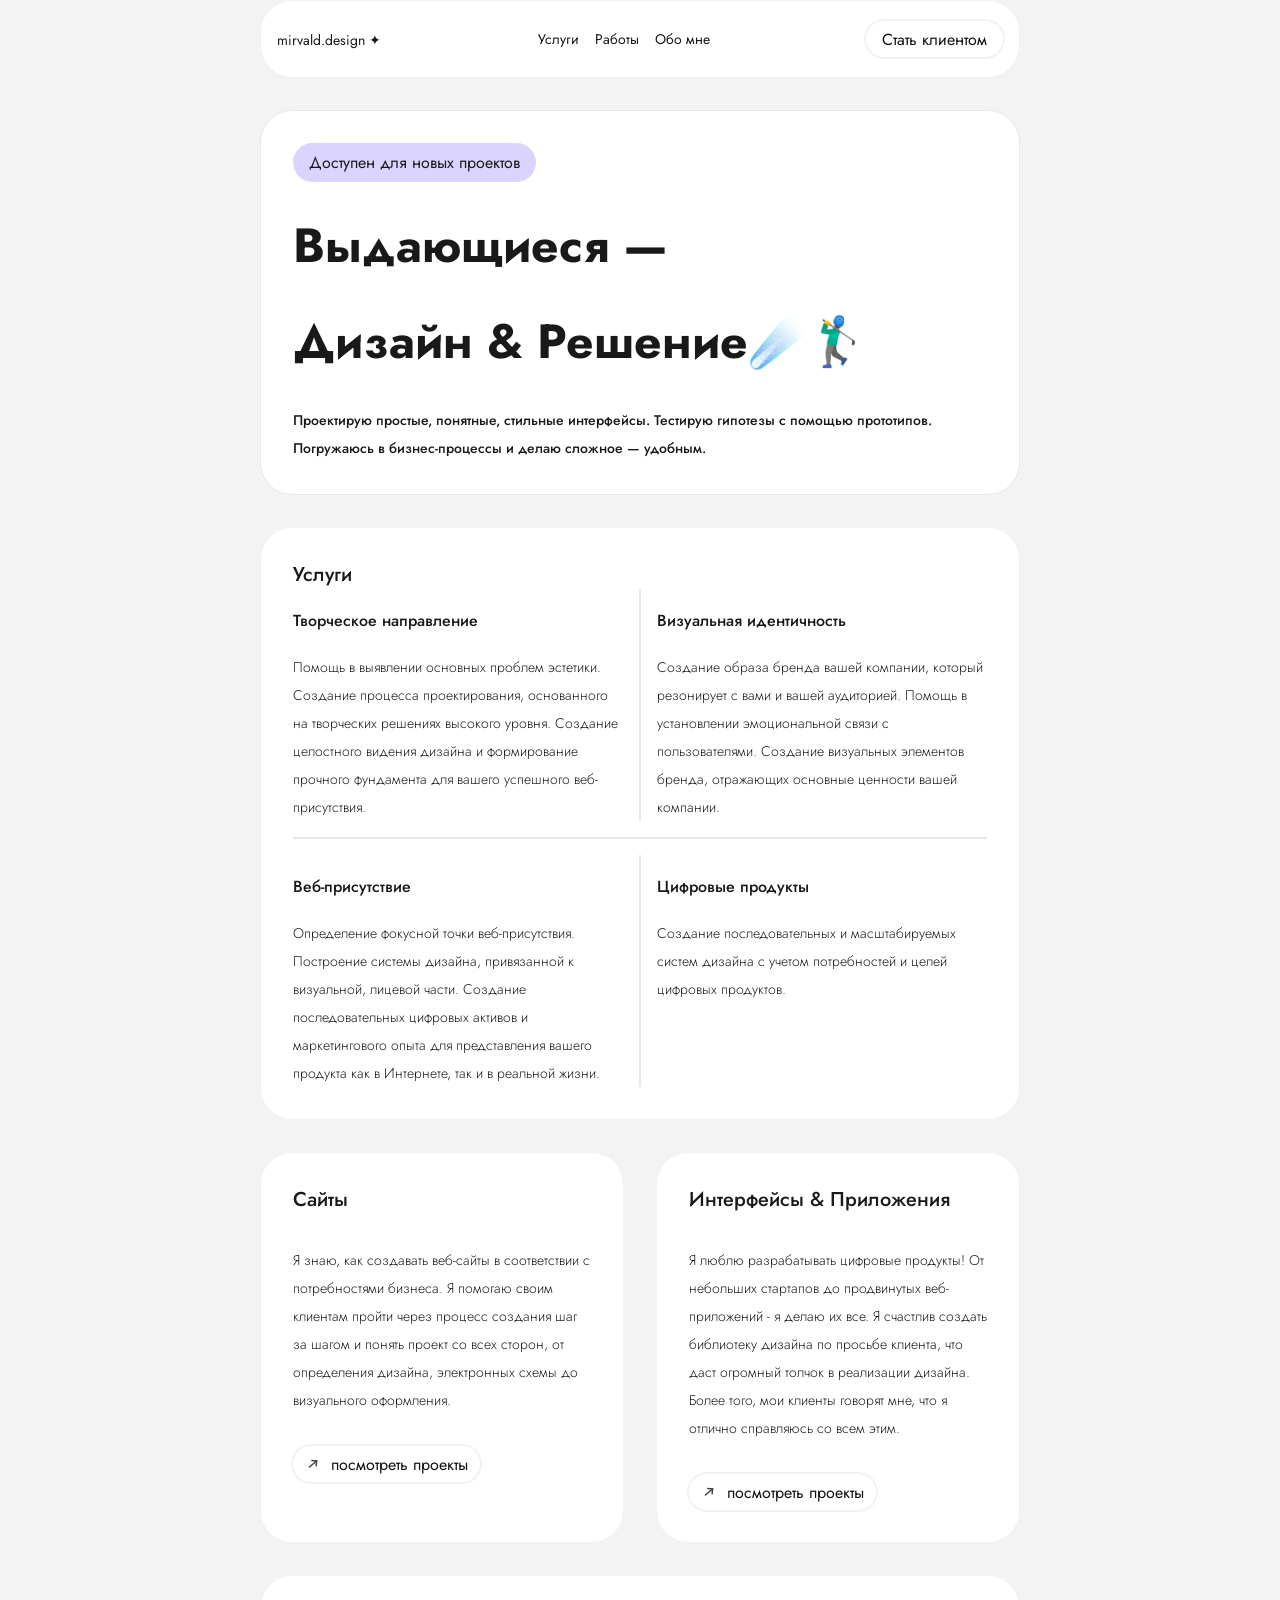
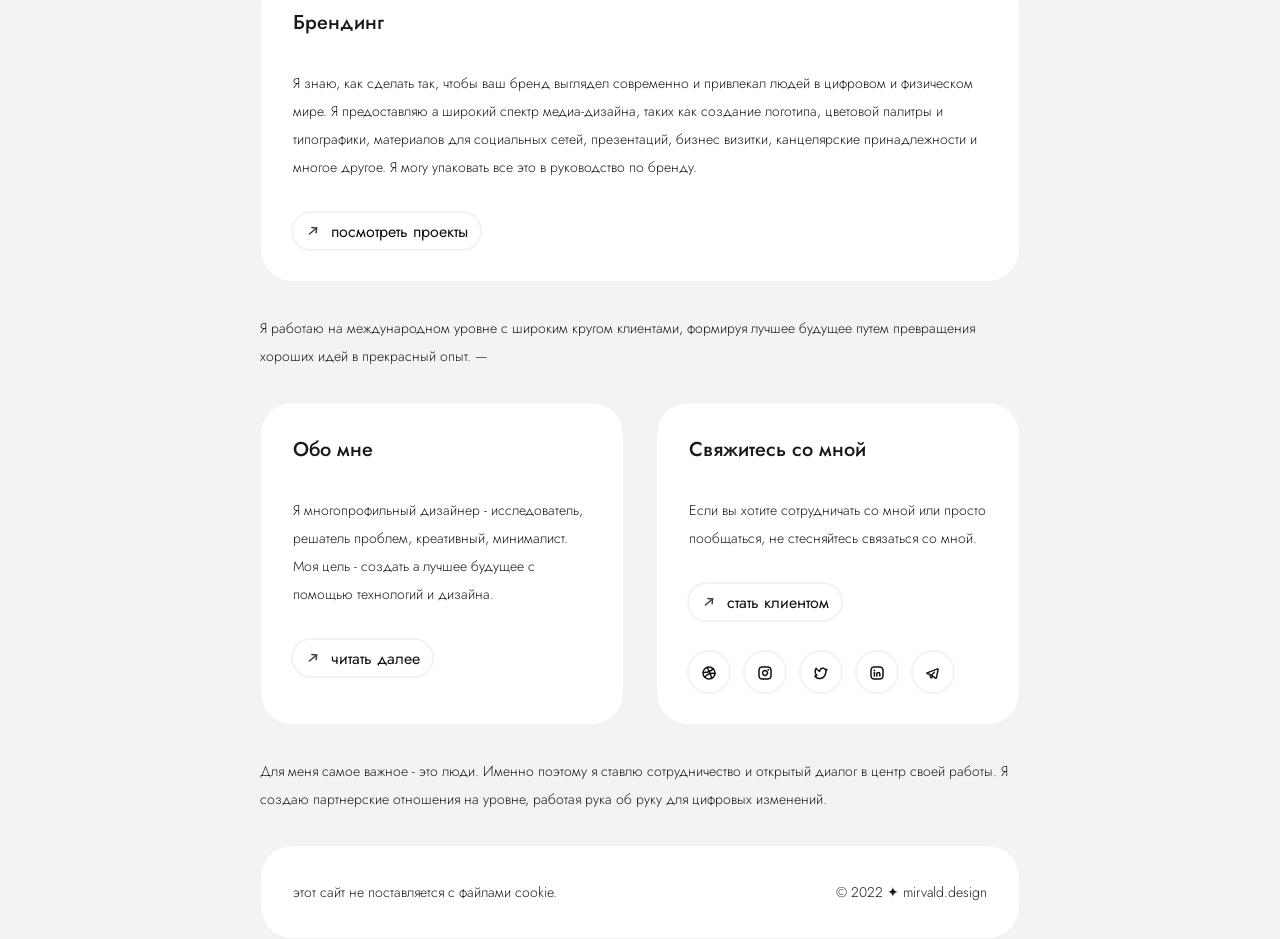
==== index.html @ 203d68b4 "add analitycs" ====
<!DOCTYPE html>

<html lang='ru'>

<head>
	<meta charset="utf-8" />
	<meta http-equiv="X-UA-Compatible" content="IE=edge" />
	<title>mirvald.design</title>
	<meta name="description" content="" />
	<meta name="viewport" content="width=device-width,initial-scale=1.0" />
	<link rel="stylesheet" href="style/404.css" />
	<link rel="stylesheet" href="style/about.css" />
	<link rel="stylesheet" href="style/branding.css" />
	<link rel="stylesheet" href="style/fonts.css" />
	<link rel="stylesheet" href="style/style.css" />
	<link rel="stylesheet" href="style/ui.css" />
	<link rel="stylesheet" href="style/websites.css" />
	<script defer data-domain="mirvald.design" src="https://plausible.io/js/script.js"></script>
</head>

<body>
	<div class="main">
		<div class="flex-container">
			<!-- Navigation -->
			<div class="nav">
				<div>
					<a href="index.html" class="logo">mirvald.design ✦</a>
				</div>
				<div class="nav-area">
					<a class="nav-area-items" href="/">Услуги</a>
					<a class="nav-area-items" href="/">Работы</a>
					<a class="nav-area-items" href="branding.html">Обо мне</a>
				</div>
				<div class="btn-see">
					<a href="mailto:mirvald.vadim@icloud.com">Стать клиентом</a>
				</div>
			</div>
			<!-- Navigation -->

			<!-- header -->
			<div class="header">
				<div class='available-btn'>Доступен для новых проектов</div>
				<h1 class='title-header'>︎Выдающиеся —<br>Дизайн & Решение☄️🏌️‍♂️</h1>
				<p class='subtitle'>
					Проектирую простые, понятные, стильные интерфейсы. Тестирую гипотезы с помощью прототипов. Погружаюсь в
					бизнес-процессы
					и делаю сложное — удобным.
				</p>
			</div>
			<!-- header -->

			<!-- Services -->
			<div class='services'>
				<h2>Услуги</h2>
				<div class='services-grid'>
					<div class='services-block'>
						<div class='services-block-item'>
							<h3>Творческое направление</h3>
							<p>
								Помощь в выявлении основных проблем эстетики. Создание процесса проектирования, основанного на
								творческих решениях
								высокого уровня. Создание целостного видения дизайна и формирование прочного фундамента для вашего
								успешного
								веб-присутствия.
							</p>
						</div>
						<div class='line'></div>
						<div class='services-block-item'>
							<h3>Визуальная идентичность</h3>
							<p>
								Создание образа бренда вашей компании, который резонирует с вами и вашей аудиторией. Помощь в
								установлении эмоциональной
								связи с пользователями. Создание визуальных элементов бренда, отражающих основные ценности вашей
								компании.
							</p>
						</div>
					</div>
					<div class='line'></div>
					<div class='services-block'>
						<div class='services-block-item'>
							<h3>Веб-присутствие</h3>
							<p>
								Определение фокусной точки веб-присутствия. Построение системы дизайна, привязанной к визуальной,
								лицевой части.
								Создание последовательных цифровых активов и маркетингового опыта для представления вашего продукта как
								в Интернете, так
								и в реальной жизни.
							</p>
						</div>
						<div class='line'></div>
						<div class='services-block-item'>
							<h3>Цифровые продукты</h3>
							<p>
								Создание последовательных и масштабируемых систем дизайна с учетом потребностей и целей цифровых
								продуктов.
							</p>
						</div>
					</div>



				</div>

			</div>
			<!-- Services -->

			<!-- Websites -->
			<div class="block-wrapper">
				<h2>Сайты</h2>
				<p>Я знаю, как создавать веб-сайты в соответствии с потребностями бизнеса. Я помогаю своим клиентам пройти через
					процесс
					создания
					шаг за шагом и понять проект со всех сторон, от определения дизайна, электронных
					схемы до
					визуального оформления.
				</p>
				<div class="btn-see">
					<img src="img/icons/Arrow.svg" />
					<a href='websites.html'>посмотреть проекты</a>
				</div>
			</div>
			<!-- Websites -->
			<!-- ui -->
			<div class="block-wrapper">
				<h2>Интерфейсы & Приложения</h2>
				<p>Я люблю разрабатывать цифровые продукты! От небольших стартапов до продвинутых веб-приложений - я делаю их
					все. Я
					счастлив
					создать
					библиотеку дизайна по просьбе клиента, что даст огромный толчок в реализации дизайна. Более того, мои клиенты
					говорят мне, что я отлично справляюсь со всем этим.
				</p>
				<div class="btn-see">
					<img src="img/icons/Arrow.svg" />
					<a href='ui.html'>посмотреть проекты</a>
				</div>
			</div>
			<!-- ui -->

			<!-- branding -->
			<div class="block-wrapper">
				<h2>Брендинг</h2>
				<p>Я знаю, как сделать так, чтобы ваш бренд выглядел современно и привлекал людей в цифровом и физическом мире.
					Я
					предоставляю
					a
					широкий спектр
					медиа-дизайна, таких как создание логотипа, цветовой палитры и типографики, материалов для социальных сетей,
					презентаций,
					бизнес
					визитки, канцелярские принадлежности и многое другое. Я могу упаковать все это в руководство по бренду.</p>
				<div class="btn-see">
					<img src="img/icons/Arrow.svg" />
					<a href='branding.html'>посмотреть проекты</a>
				</div>
			</div>
			<!-- branding -->





			<div class='title-services'>
				<p>Я работаю на международном уровне с широким кругом
					клиентами, формируя лучшее будущее путем превращения хороших идей в прекрасный опыт. —</p>
			</div>



			<!-- about-me -->
			<div class="block-wrapper">
				<h2>Обо мне</h2>
				<p>Я многопрофильный дизайнер - исследователь, решатель проблем, креативный, минималист.<br> Моя цель -
					создать
					a
					лучшее
					будущее с помощью технологий и дизайна.
				</p>
				<div class="btn-see">
					<img src="img/icons/Arrow.svg" />
					<a href="about.html">читать далее</a>
				</div>
			</div>
			<!-- mail -->
			<div class="block-wrapper">
				<h2>Свяжитесь со мной</h2>
				<p>
					Если вы хотите сотрудничать со мной или просто пообщаться, не стесняйтесь связаться со мной.
				</p>
				<div class="btn-see">
					<img src="img/icons/Arrow.svg" />
					<a href="mailto:mirvald.vadim@icloud.com">стать клиентом</a>
				</div>
				<div class="social-container">
					<div class="btn-dr">
						<a href="https://dribbble.com/mirvald">
							<img src="img/icons/dr.svg" />
						</a>
					</div>
					<div class="btn-in">
						<a href="https://www.instagram.com/mirvald_/">
							<img src="img/icons/ins.svg" /></a>
					</div>
					<div class="btn-tw">
						<a href="https://twitter.com/mirvald_">
							<img src="img/icons/tw.svg" /></a>
					</div>
					<div class="btn-li">
						<a href="https://www.linkedin.com/in/vadym-m-500836253/">
							<img src="img/icons/li.svg" /></a>
					</div>
					<div class="btn-li">
						<a href="tg:@mirvald_design">
							<img src="img/icons/tg.svg" /></a>
					</div>
				</div>
			</div>
			<!-- mail -->
			<div class='title-services'>
				<p>Для меня самое важное - это люди.
					Именно поэтому я ставлю сотрудничество и открытый диалог в центр своей работы. Я создаю партнерские отношения
					на
					уровне,
					работая
					рука об руку для цифровых изменений.</p>
			</div>
			<div class="footer-container">
				<p>этот сайт не поставляется с файлами cookie.</p>
				<p>© 2022 ✦ mirvald.design</p>
			</div>
		</div>
	</div>
</body>

</html>
---- style/404.css ----
@media screen and (min-width: 1024px) and (max-width: 2560px) {
		.dev-container {
			display: flex;
			background-color: #fff;
			flex-direction: column;
			padding: 32px;
			gap: 12px;
			border-radius: 32px;
			border: 1px solid rgb(240 242 248);
			width: 100%;
			height: 80vh;
			align-items: flex-start;
			justify-content: center;
		}
	}

	@media screen and (min-width: 320px) and (max-width: 1024px) {
		.dev-container {
			display: flex;
			background-color: #fff;
			flex-direction: column;
			padding: 16px;
			gap: 12px;
			border-radius: 16px;
			border: 1px solid rgb(240 242 248);
			width: 100%;
			height: 80vh;
			align-items: flex-start;
			justify-content: center;
		}
	}
---- style/about.css ----
@media screen and (min-width: 1024px) and (max-width: 2560px) {
	.about-container {
		background-color: #fff;
		border-radius: 32px;
		padding: 32px;
		border: 1px solid rgb(240 242 248);
	}
}

@media screen and (min-width: 320px) and (max-width: 768px) {
	.wrapper-about {
		display: flex;
		flex-direction: column;
		padding: 16px;
	}

	.about-container {
		background-color: #fff;
		border-radius: 16px;
		padding: 16px;
		border: 1px solid rgb(240 242 248);
	}
}
---- style/branding.css ----
@media screen and (min-width: 1024px) and (max-width: 2560px) {
	.branding-container {
		display: flex;
		flex-direction: column;
		padding: 32px;
		gap: 12px;
		background-color: #fff;
		border-radius: 32px;
		border: 1px solid rgb(240 242 248);
	}

	.branding-container img {
		max-width: 224px;
		max-height: 224px;
		border-radius: 20px;
	}
}

@media screen and (min-width: 320px) and (max-width: 768px) {
	.wrap-branding {
		display: flex;
		flex-direction: column;
		padding: 16px;
	}

	.branding-container {
		display: flex;
		flex-direction: column;
		padding: 16px;
		gap: 12px;
		background-color: #fff;
		border-radius: 16px;
		border: 1px solid rgb(240 242 248);
	}

	.branding-container img {
		width: 100%;
		border-radius: 20px;
	}
}
---- style/fonts.css ----
@import url('https://fonts.googleapis.com/css2?family=Jost:wght@400;500;700&display=swap');
---- style/style.css ----
body {
	margin: 0;
	font-family: 'Jost', sans-serif;
	color: #191919;
	background: #F3F3F3;
}

*,
*:before,
*:after {
	box-sizing: border-box;
}

a {
	text-decoration: none;
	margin: 0;
	padding: 0;
	color: #111;
}

ul {
	margin: 0;
	padding: 0;
}



h1 {
	margin: 0;
	font-size: 56px;
	font-weight: 700;
	line-height: 112px;
	padding: 0;
}

p {
	flex: none;
	margin: 0;
	font-size: 14px;
	font-weight: 300;
	line-height: 28px;
	padding: 0;
}

h2 {
	font-size: 20px;
	font-weight: 40px;
	font-weight: 500;
	margin: 0;
}

h3 {
	font-size: 16px;
	font-weight: 500;
	line-height: 32px;
}

img {
	border-radius: 32px;
}

@media screen and (min-width: 1024px) and (max-width: 2560px) {


	.footer-container {
		display: flex;
		width: 100%;
		background-color: #fff;
		border-radius: 32px;
		padding: 32px;
		border: 1px solid rgb(240 242 248);
		justify-content: space-between;
		align-items: center;
	}

	.available-btn {
		background-color: #DAD4FF;
		border-radius: 32px;
		padding: 8px 16px;
		width: fit-content;
	}

	.header {
		display: flex;
		flex-direction: column;
		gap: 16px;
		padding: 32px;
		border-radius: 32px;
		background-color: #fff;
		border: 1px solid #1919191A;
		width: 100%;
	}

	.title-header {
		font-size: 48px;
		line-height: 96px;
		font-weight: 700;
	}

	.subtitle {
		font-size: 14px;
		line-height: 28px;
		font-weight: 500;
	}

	.services {
		background-color: #fff;
		width: 100%;
		padding: 32px;
		border-radius: 32px;
		border: 1px solid rgb(240 242 248);
	}

	.services-grid {
		display: flex;
		flex-direction: column;
		gap: 16px;
		justify-content: space-between;
	}

	.line {
		border: 1px solid #1919191A;
	}

	.services-block-item {
		width: 50%;
	}


	.services-block {
		display: flex;
		gap: 16px;
	}

	.content {
		background-color: #fff;
		border-radius: 32px;
		padding: 32px;
		border: 1px solid rgb(240 242 248);
	}

	.main {
		align-items: center;
		max-width: 760px;
		margin-left: auto;
		margin-right: auto;
		grid-template-areas: 'header', 'content', 'footer';
		grid-template-rows: auto 1fr auto;
		min-height: 100vh;
	}


	.nav {
		display: flex;
		padding: 16px;
		top: 32px;
		height: 78px;
		width: 760px;
		background: #fff;
		border: 1px solid rgb(240 242 248);
		border-radius: 32px;
		align-items: center;
		justify-content: space-between;
	}

	.nav div.btn-see {
		background: #fff;
		padding: 16px;
	}

	.logo {
		font-size: 14px;
		color: #191919;
	}

	.nav-area {
		display: flex;
		gap: 16px;
	}

	.nav-area-items {
		font-size: 14px;
		color: #191919;
	}

	.nav-area-items:hover {
		color: #686dff;
		text-decoration: 2px solid underline;
	}

	.flex-container {
		display: flex;
		flex-wrap: wrap;
		gap: 32px;
	}

	.block-wrapper {
		display: flex;
		flex-direction: column;
		transition: all 0.3s ease-out 0s;
		width: 364px;
		gap: 32px;
		flex-grow: 3;
		padding: 32px;
		background-color: #fff;
		border-radius: 32px;
		color: #191919;
		border: 1px solid rgb(240 242 248);
	}

	.block-wrapper:hover {
		box-shadow: 0 5px 20px 0 rgba(25, 25, 25, 0.1);
		transform: translate(0, -10px);
	}

	.social-container {
		display: flex;
		align-items: center;
		gap: 16px;
	}

	/* Buttons */

	.btn-contact {
		background-color: #fff;
		border-radius: 32px;
		padding: 16px;
		font-size: 14px;
	}

	.btn-see {
		display: flex;
		align-items: center;
		width: fit-content;
		border: none;
		box-shadow: rgb(240 242 248) 0px 0px 0px 2px;
		transition: all 0.3s ease-out 0s;
		padding: 0px 12px;
		border-radius: 18px;
		height: 36px;
		gap: 10px;
		will-change: box-shadow, transform;
	}

	.btn-see:hover {
		cursor: pointer;
		transition: all 0.2s ease-out 0s;
		box-shadow: rgb(240 242 248) 0px 0px 0px 5px;
		transform: rotate(2.5deg);
	}

	.btn-social {
		align-items: center;
		width: 40px;
		height: 40px;
		padding: 12px;
		background: #fff;
		border-radius: 20px;
	}

	.btn-dr {
		align-items: center;
		width: 40px;
		height: 40px;
		padding: 12px;
		background: #fff;
		border-radius: 20px;
		box-shadow: rgb(240 242 248) 0px 0px 0px 2px;
		transition: all 0.3s ease-out 0s;
	}

	.btn-dr:hover {
		background: #ea4c89;
	}

	.btn-in {
		align-items: center;
		width: 40px;
		height: 40px;
		padding: 12px;
		background: #fff;
		border-radius: 20px;
		box-shadow: rgb(240 242 248) 0px 0px 0px 2px;
		transition: all 0.3s ease-out 0s;
	}

	.btn-tw {
		align-items: center;
		width: 40px;
		height: 40px;
		padding: 12px;
		background: #fff;
		border-radius: 20px;
		box-shadow: rgb(240 242 248) 0px 0px 0px 2px;
		transition: all 0.3s ease-out 0s;
	}

	.btn-li {
		align-items: center;
		width: 40px;
		height: 40px;
		padding: 12px;
		background: #fff;
		border-radius: 20px;
		box-shadow: rgb(240 242 248) 0px 0px 0px 2px;
		transition: all 0.3s ease-out 0s;
	}

	.btn-in:hover {
		background: radial-gradient(circle at 30% 107%,
				#fdf497 0%,
				#fdf497 5%,
				#fd5949 45%,
				#d6249f 60%,
				#285aeb 90%);
	}

	.btn-tw:hover {
		background: #4a99e9;
	}

	.btn-li:hover {
		background: #0073b1;
	}

	.btn-see a {
		font-size: 16px;
	}

	.mail p {
		color: #fff;
	}

}

@media screen and (min-width: 320px) and (max-width: 768px) {

	h1 {
		font-size: 28px;
		line-height: 56px;
		font-weight: 700;
	}

	p {
		font-size: 14px;
		font-weight: 400;
	}

	.main {
		padding: 16px;
	}

	.nav {
		display: flex;
		width: 100%;
		padding: 16px;
		top: 16px;
		background: #fff;
		border: 1px solid rgb(240 242 248);
		border-radius: 16px;
		align-items: center;
		justify-content: space-between;
	}

	.nav-area {
		display: none;
	}

	.flex-container {
		display: flex;
		flex-direction: column;
		align-items: stretch;
	}

	.header {
		display: flex;
		flex-direction: column;
		gap: 16px;
		padding: 16px;
		border-radius: 16px;
		background-color: #fff;
		border: 1px solid #1919191A;
	}

	.title-services {
		background-color: #fff;
		padding: 16px;
		border-radius: 16px;
		border: 1px solid rgb(240 242 248);
	}

	.block-wrapper {
		display: flex;
		color: #191919;
		width: 100%;
		border: 1px solid rgb(240 242 248);
		flex-direction: column;
		gap: 16px;
		padding: 16px;
		border-radius: 16px;
		background: #fff;
	}

	.btn-see {
		display: flex;
		align-items: center;
		width: fit-content;
		border: none;
		box-shadow: rgb(240 242 248) 0px 0px 0px 2px;
		transition: all 0.3s ease-out 0s;
		padding: 0px 12px;
		border-radius: 18px;
		height: 36px;
		gap: 10px;
		will-change: box-shadow, transform;
	}

	.social-container {
		display: flex;
		align-items: center;
		gap: 16px;
	}

	.footer {
		width: 100vw;
		align-items: center;
	}

	.footer-container {
		display: flex;
		width: 100%;
		flex-direction: column;
		background-color: #fff;
		border-radius: 16px;
		padding: 16px;
		border: 1px solid rgb(240 242 248);
		justify-content: space-between;
	}

	.content {
		margin: 0;
	}








	.block-wrapper-title {
		width: 100%;
	}

	.block-wrapper-title p {
		width: 80%
	}

	.block-wrapper-mail {
		display: flex;
		width: 100%;
		border-radius: 20px;
		background: #191919;
		justify-content: space-between;
		overflow: hidden;
		padding-left: 32px;
	}



	.contact-container {
		display: block;
	}


	h1 {
		margin: 0;
		font-size: 34px;
		line-height: 46px;
	}

	h2 {
		font-size: 20px;
	}

	p {
		font-size: 14px;
	}
}
---- style/ui.css ----
@media screen and (min-width: 1024px) and (max-width: 2560px) {
	.ui-container {
		display: flex;
		flex-wrap: wrap;
	}

	.coming-soon {
		background-color: #fff;
		width: fit-content;
		border-radius: 32px;
		padding: 10px;
	}

	.flex-container-test {
		display: flex;
		gap: 32px;
		background-color: #F5F5F5;
		border-radius: 32px;
		padding: 32px;
	}

	.flex-container-test img {
		width: 414px;
		height: 250px;
	}

	.container-carry {
		display: flex;
		flex-direction: column;
		align-items: center;
		gap: 32px;
		background-color: #F5F5F5;
		border-radius: 32px;
		padding: 32px;
	}

	.ui-wrapper {
		display: flex;
		flex-direction: column;
		gap: 16px;
		transition: all 0.3s ease-out 0s;
		padding: 32px;
		background-color: #fff;
		border-radius: 32px;
		color: #191919;
		border: 1px solid rgb(240 242 248);
	}

	.ui-wrapper-img {
		display: flex;
		width: 100%;
		flex-wrap: wrap;
		gap: 16px;
	}

	.ui-wrapper img {
		max-width: 339px;
	}




}

@media screen and (min-width: 320px) and (max-width: 768px) {
	.ui-container {
		display: flex;
		flex-wrap: wrap;
		padding: 16px;
	}

	.coming-soon {
		background-color: #fff;
		width: fit-content;
		border-radius: 32px;
		padding: 10px;
	}

	.flex-container-test {
		display: flex;
		gap: 32px;
		background-color: #F5F5F5;
		border-radius: 32px;
		padding: 32px;
	}

	.flex-container-test img {
		width: 414px;
		height: 250px;
	}

	.container-carry {
		display: flex;
		flex-direction: column;
		align-items: center;
		gap: 32px;
		background-color: #F5F5F5;
		border-radius: 32px;
		padding: 32px;
	}

	.container-carry img {
		height: 300px;
		width: 150px;
	}
}
---- style/websites.css ----
@media screen and (min-width: 1024px) and (max-width: 2560px) {

	.wrap-websites {
		display: flex;
		flex-wrap: wrap;
	}

	.w-flex {
		display: flex;
		flex-wrap: wrap;
	}

	.w-flex img {
		height: 442px;
		border-radius: 32px;
	}

	.w-flex p {
		max-width: 364px;
		line-height: 28px;
		font-size: 16px;

	}

	.w-flex-container {
		width: 50%;
		display: flex;
		flex-direction: column;
		display: flex;
		flex-direction: column;
		padding: 32px;
		border: 1px solid rgb(240 242 248);
		border-radius: 32px;
		gap: 12px;
		background-color: #FFF;
	}



	.img-container {
		display: flex;
		gap: 10px;
		flex-wrap: wrap;
	}
}

@media screen and (min-width: 320px) and (max-width: 768px) {

	.wrap-websites {
		display: flex;
		flex-wrap: wrap;
	}

	.w-flex {
		display: flex;
		flex-wrap: wrap;
	}

	.w-flex img {
		height: 442px;
		border-radius: 32px;
	}

	.w-flex p {
		max-width: 364px;
		line-height: 28px;
		font-size: 16px;

	}

	.w-flex-container {
		width: 50%;
		display: flex;
		flex-direction: column;
		display: flex;
		flex-direction: column;
		padding: 32px;
		border: 1px solid rgb(240 242 248);
		border-radius: 32px;
		gap: 12px;
		background-color: #FFF;
	}



	.img-container {
		display: flex;
		gap: 10px;
		flex-wrap: wrap;
	}
}
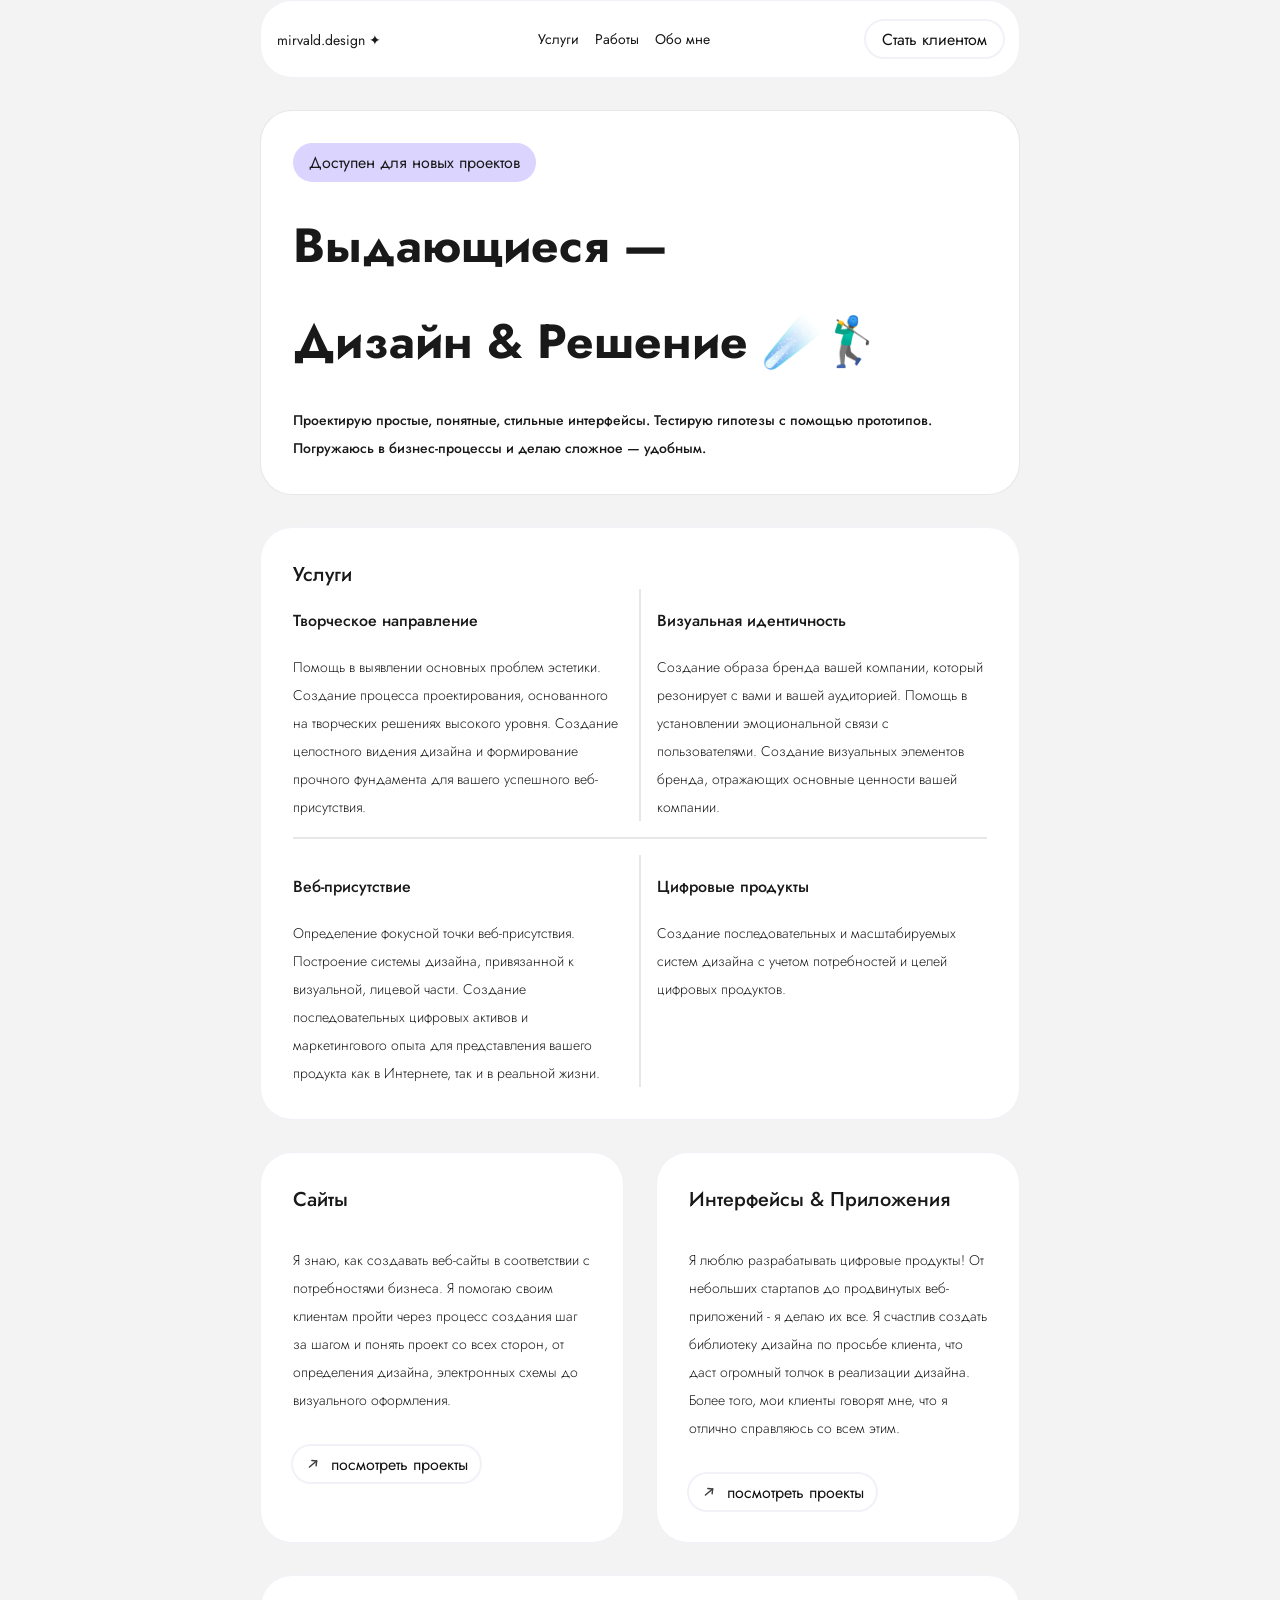
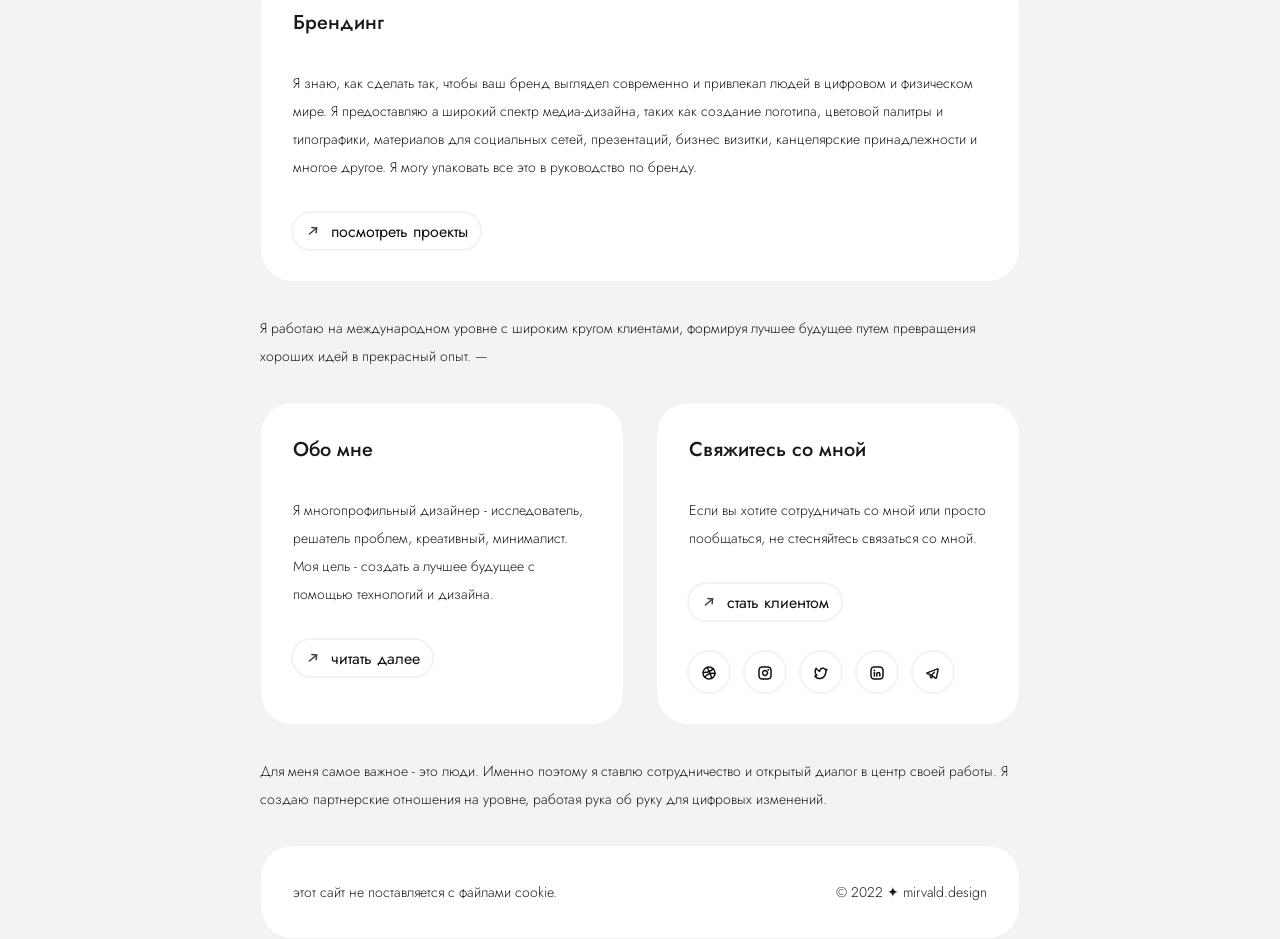
==== commit 53b5d3d2: "add analitycs" ====
--- a/index.html
+++ b/index.html
@@ -40,7 +40,7 @@
 			<!-- header -->
 			<div class="header">
 				<div class='available-btn'>Доступен для новых проектов</div>
-				<h1 class='title-header'>︎Выдающиеся —<br>Дизайн & Решение☄️🏌️‍♂️</h1>
+				<h1 class='title-header'>︎Выдающиеся —<br>Дизайн & Решение ☄️🏌️‍♂️</h1>
 				<p class='subtitle'>
 					Проектирую простые, понятные, стильные интерфейсы. Тестирую гипотезы с помощью прототипов. Погружаюсь в
 					бизнес-процессы
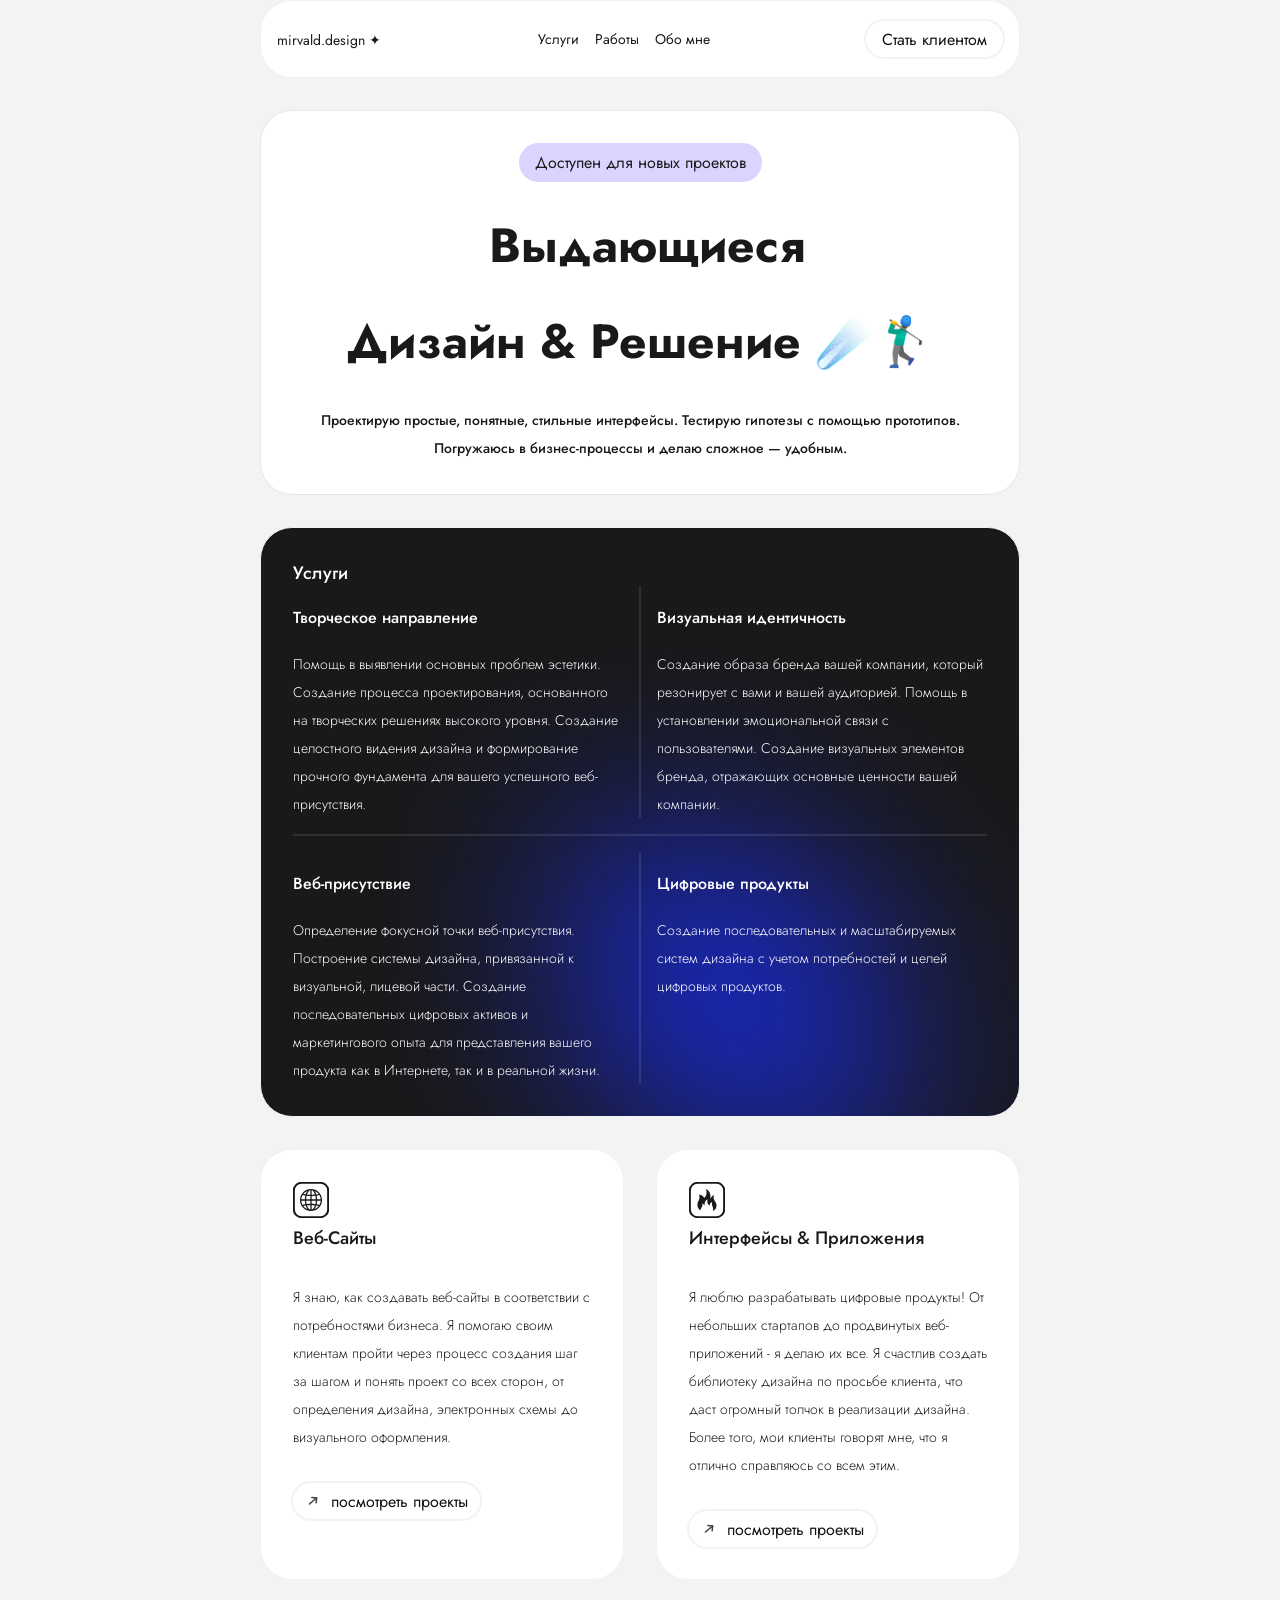
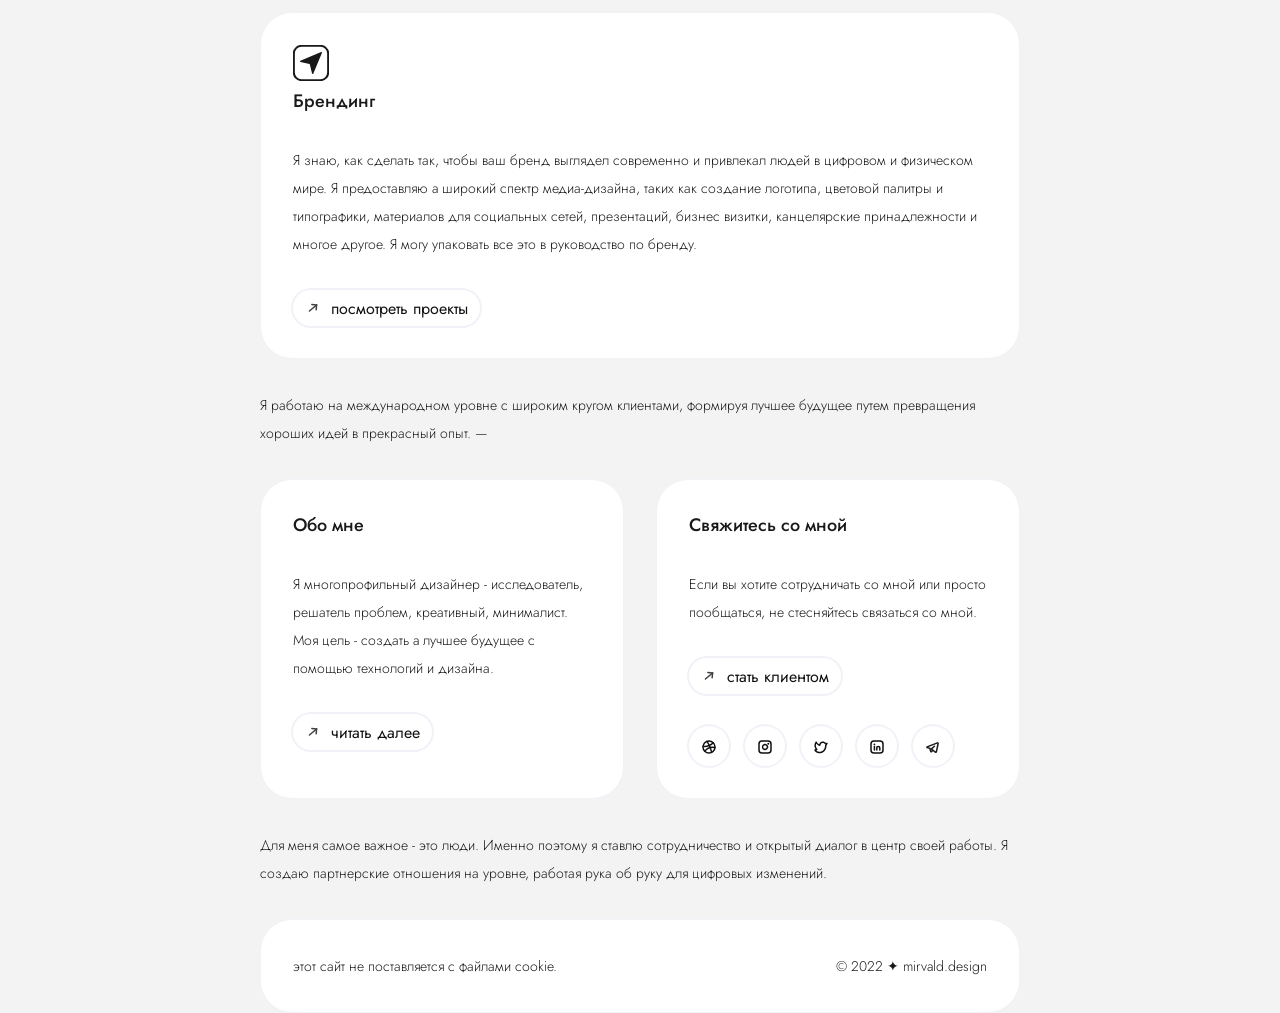
==== commit 35a4cfbe: "add analitycs" ====
--- a/index.html
+++ b/index.html
@@ -40,7 +40,7 @@
 			<!-- header -->
 			<div class="header">
 				<div class='available-btn'>Доступен для новых проектов</div>
-				<h1 class='title-header'>︎Выдающиеся —<br>Дизайн & Решение ☄️🏌️‍♂️</h1>
+				<h1 class='title-header'>︎ Выдающиеся<br>Дизайн & Решение ☄️🏌️‍♂️</h1>
 				<p class='subtitle'>
 					Проектирую простые, понятные, стильные интерфейсы. Тестирую гипотезы с помощью прототипов. Погружаюсь в
 					бизнес-процессы
@@ -106,7 +106,9 @@
 
 			<!-- Websites -->
 			<div class="block-wrapper">
-				<h2>Сайты</h2>
+				<h2>
+					<div><img src='/img/website.svg'></div> Веб-Сайты
+				</h2>
 				<p>Я знаю, как создавать веб-сайты в соответствии с потребностями бизнеса. Я помогаю своим клиентам пройти через
 					процесс
 					создания
@@ -122,12 +124,15 @@
 			<!-- Websites -->
 			<!-- ui -->
 			<div class="block-wrapper">
-				<h2>Интерфейсы & Приложения</h2>
+				<h2>
+					<div><img src='/img/interface.svg'></div> Интерфейсы & Приложения
+				</h2>
 				<p>Я люблю разрабатывать цифровые продукты! От небольших стартапов до продвинутых веб-приложений - я делаю их
 					все. Я
 					счастлив
 					создать
-					библиотеку дизайна по просьбе клиента, что даст огромный толчок в реализации дизайна. Более того, мои клиенты
+					библиотеку дизайна по просьбе клиента, что даст огромный толчок в реализации дизайна. Более того, мои
+					клиенты
 					говорят мне, что я отлично справляюсь со всем этим.
 				</p>
 				<div class="btn-see">
@@ -139,7 +144,9 @@
 
 			<!-- branding -->
 			<div class="block-wrapper">
-				<h2>Брендинг</h2>
+				<h2>
+					<div><img src='/img/branding.svg'></div> Брендинг
+				</h2>
 				<p>Я знаю, как сделать так, чтобы ваш бренд выглядел современно и привлекал людей в цифровом и физическом мире.
 					Я
 					предоставляю
--- a/style/style.css
+++ b/style/style.css
@@ -43,8 +43,8 @@
 }
 
 h2 {
-	font-size: 20px;
-	font-weight: 40px;
+	font-size: 18px;
+	font-weight: 36px;
 	font-weight: 500;
 	margin: 0;
 }
@@ -55,10 +55,6 @@
 	line-height: 32px;
 }
 
-img {
-	border-radius: 32px;
-}
-
 @media screen and (min-width: 1024px) and (max-width: 2560px) {
 
 
@@ -83,6 +79,8 @@
 	.header {
 		display: flex;
 		flex-direction: column;
+		align-items: center;
+		text-align: center;
 		gap: 16px;
 		padding: 32px;
 		border-radius: 32px;
@@ -90,6 +88,8 @@
 		border: 1px solid #1919191A;
 		width: 100%;
 	}
+
+
 
 	.title-header {
 		font-size: 48px;
@@ -104,11 +104,13 @@
 	}
 
 	.services {
-		background-color: #fff;
+		background-color: #191919;
+		color: #fff;
 		width: 100%;
 		padding: 32px;
 		border-radius: 32px;
 		border: 1px solid rgb(240 242 248);
+		background-image: url(/img/image.png);
 	}
 
 	.services-grid {
@@ -119,7 +121,7 @@
 	}
 
 	.line {
-		border: 1px solid #1919191A;
+		border: 1px solid #FFFFFF1A;
 	}
 
 	.services-block-item {
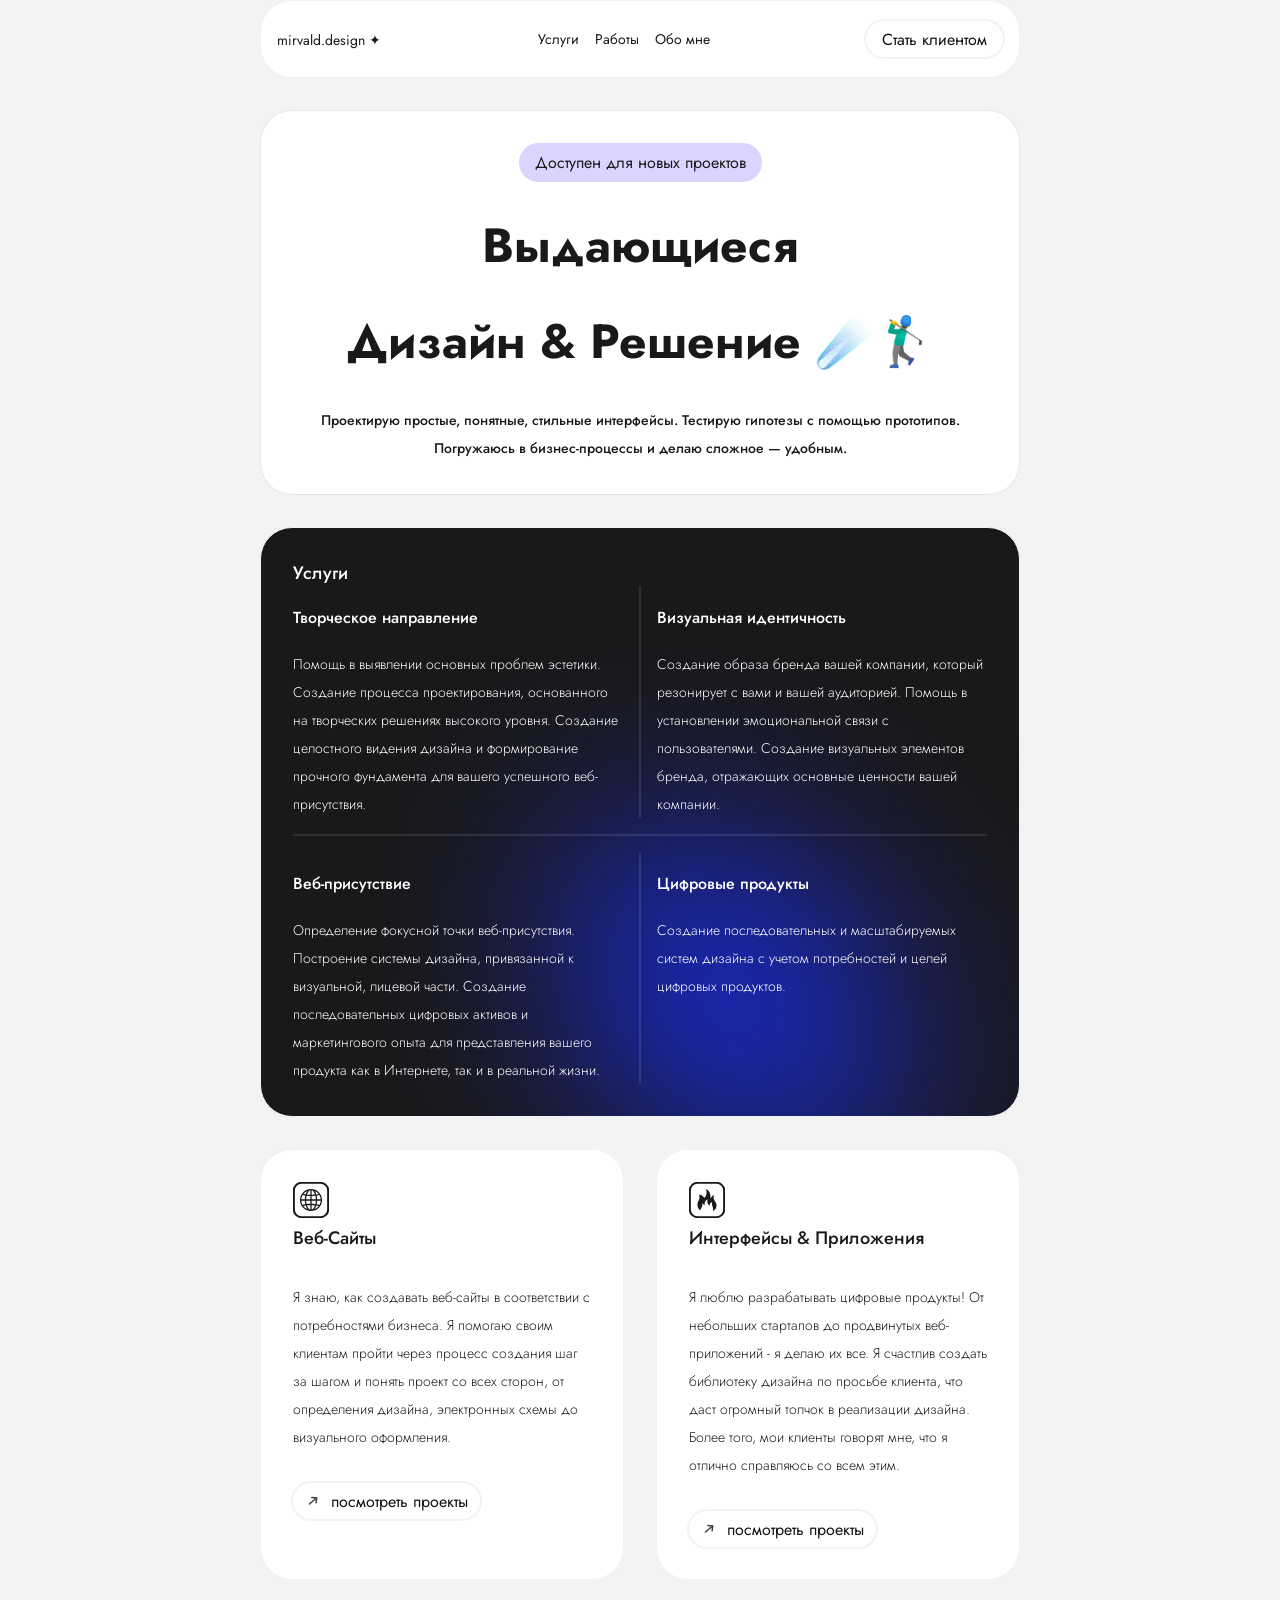
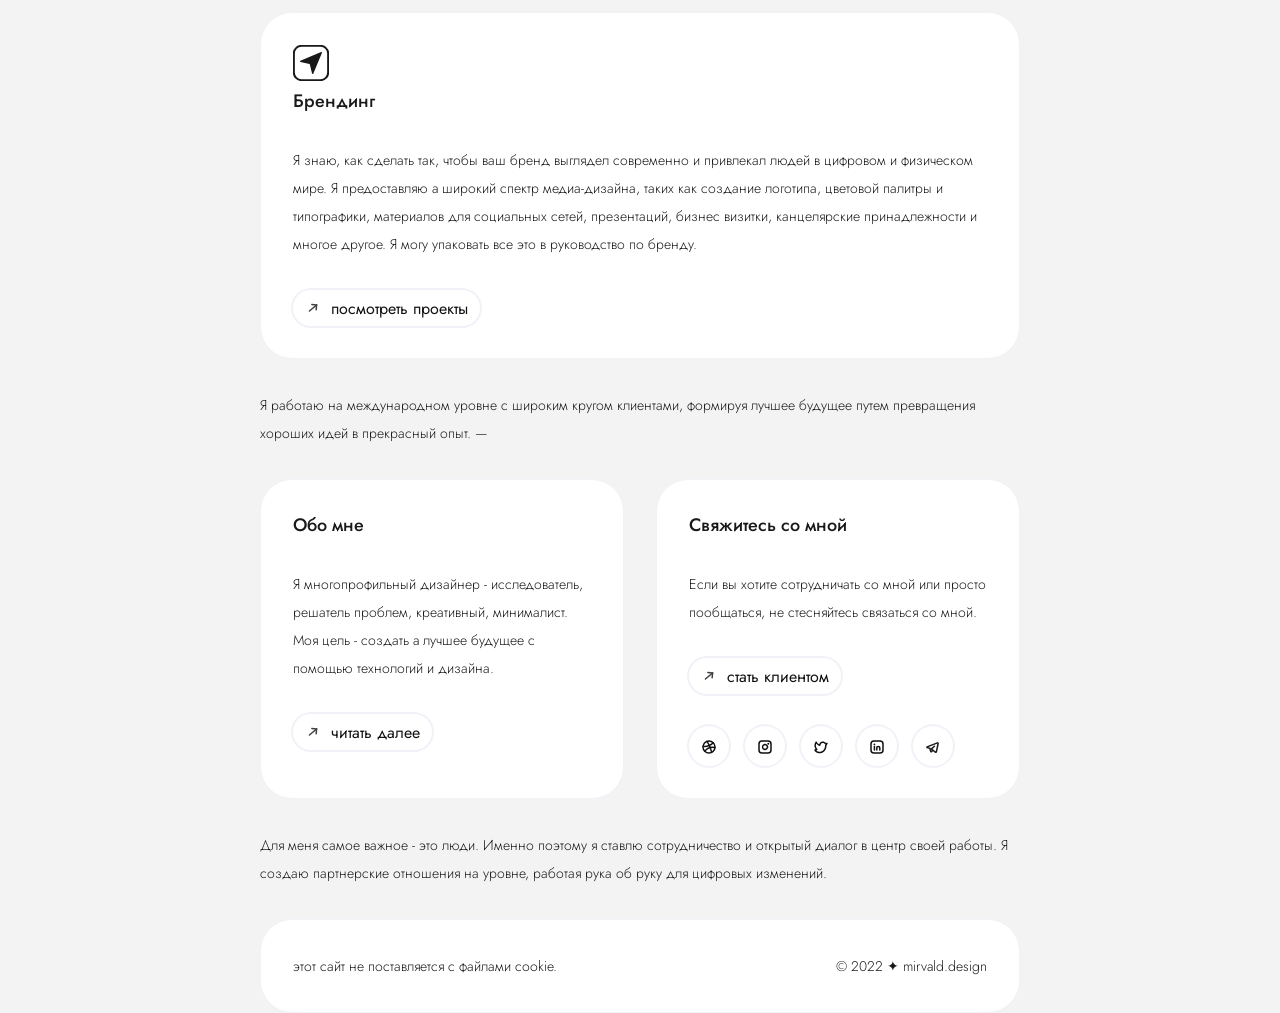
==== commit 7ff01b00: "add analitycs" ====
--- a/index.html
+++ b/index.html
@@ -40,7 +40,7 @@
 			<!-- header -->
 			<div class="header">
 				<div class='available-btn'>Доступен для новых проектов</div>
-				<h1 class='title-header'>︎ Выдающиеся<br>Дизайн & Решение ☄️🏌️‍♂️</h1>
+				<h1 class='title-header'>︎Выдающиеся<br>Дизайн & Решение ☄️🏌️‍♂️</h1>
 				<p class='subtitle'>
 					Проектирую простые, понятные, стильные интерфейсы. Тестирую гипотезы с помощью прототипов. Погружаюсь в
 					бизнес-процессы
--- a/style/style.css
+++ b/style/style.css
@@ -348,18 +348,14 @@
 		font-weight: 400;
 	}
 
-	.main {
-		padding: 16px;
-	}
+	.main {}
 
 	.nav {
 		display: flex;
 		width: 100%;
 		padding: 16px;
-		top: 16px;
-		background: #fff;
-		border: 1px solid rgb(240 242 248);
-		border-radius: 16px;
+		background: #fff;
+		border: 1px solid rgb(240 242 248);
 		align-items: center;
 		justify-content: space-between;
 	}
@@ -374,20 +370,31 @@
 		align-items: stretch;
 	}
 
+	.available-btn {
+		background-color: #DAD4FF;
+		border-radius: 32px;
+		padding: 8px 16px;
+		width: fit-content;
+	}
+
 	.header {
 		display: flex;
 		flex-direction: column;
 		gap: 16px;
 		padding: 16px;
-		border-radius: 16px;
 		background-color: #fff;
 		border: 1px solid #1919191A;
 	}
 
+	.title-header {
+		font-size: 24px;
+		line-height: 48px;
+		font-weight: 700;
+	}
+
 	.title-services {
 		background-color: #fff;
 		padding: 16px;
-		border-radius: 16px;
 		border: 1px solid rgb(240 242 248);
 	}
 
@@ -399,7 +406,6 @@
 		flex-direction: column;
 		gap: 16px;
 		padding: 16px;
-		border-radius: 16px;
 		background: #fff;
 	}
 
@@ -433,7 +439,6 @@
 		width: 100%;
 		flex-direction: column;
 		background-color: #fff;
-		border-radius: 16px;
 		padding: 16px;
 		border: 1px solid rgb(240 242 248);
 		justify-content: space-between;
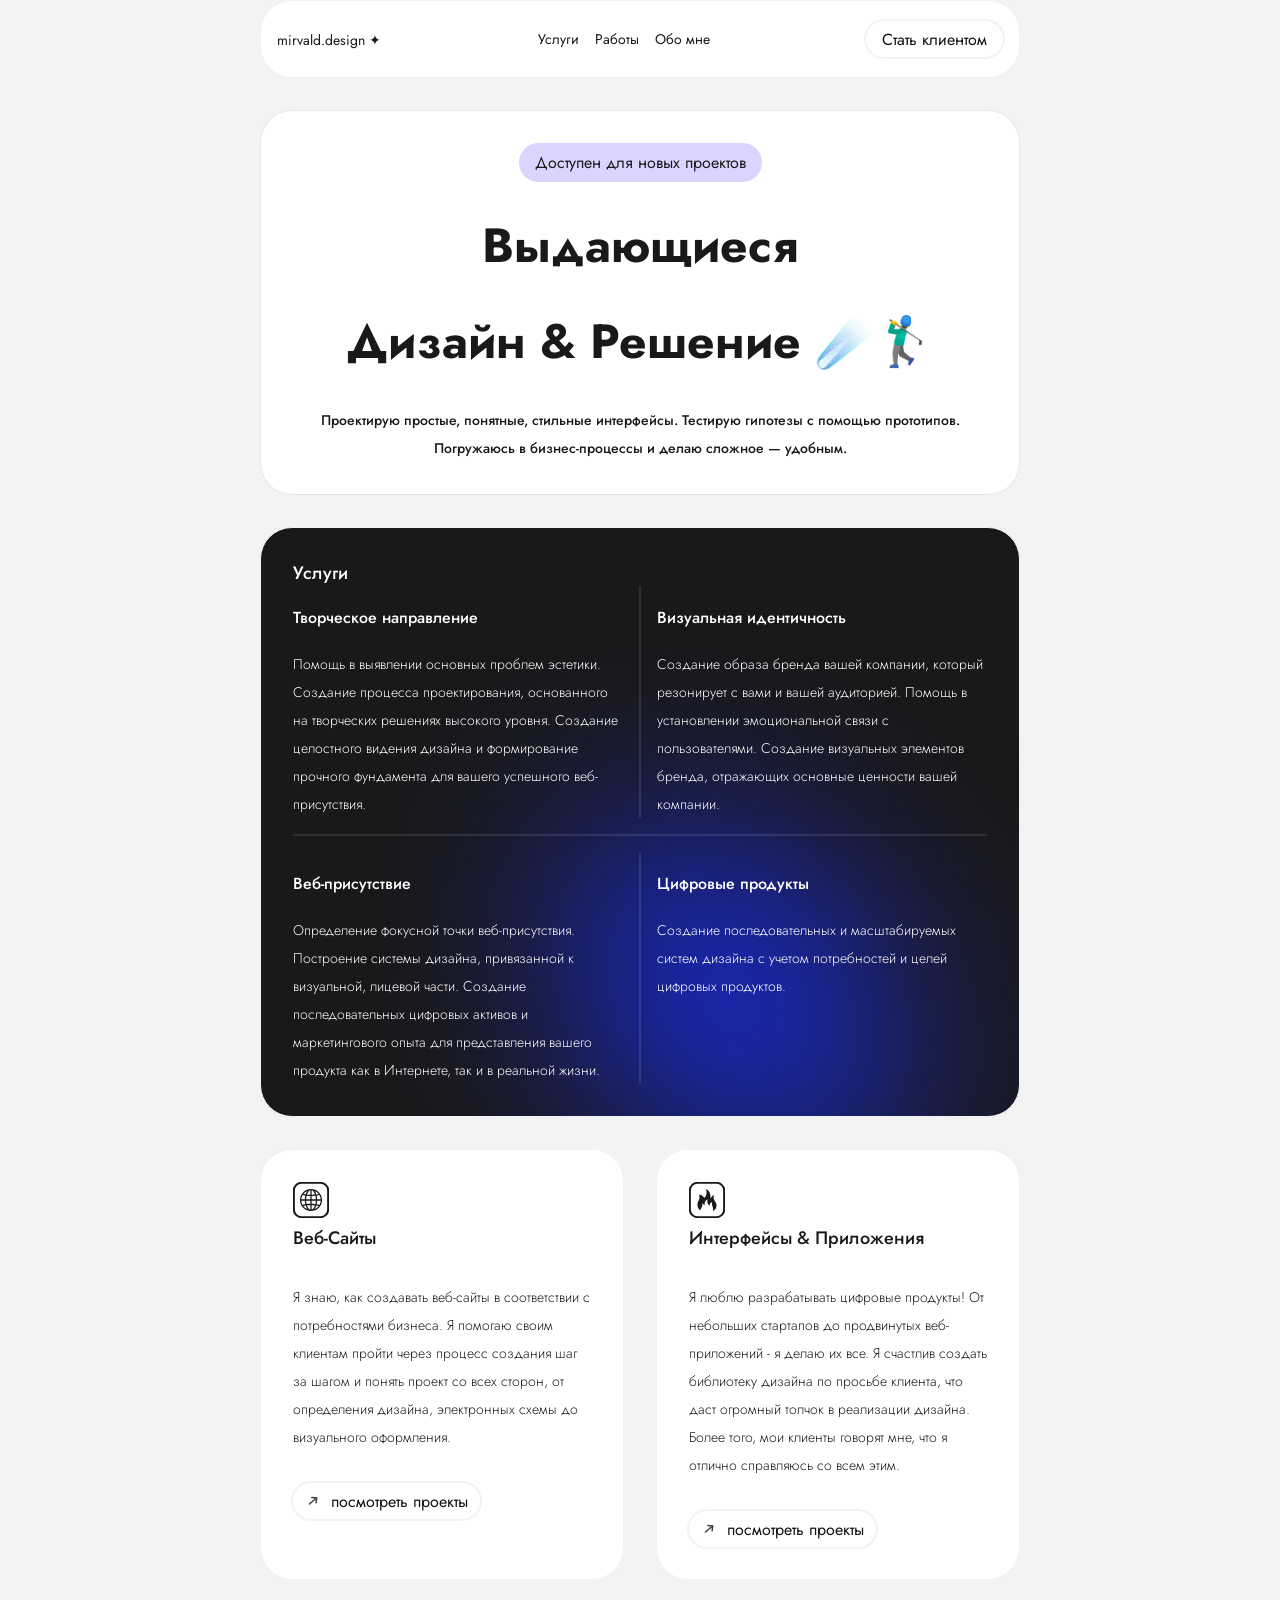
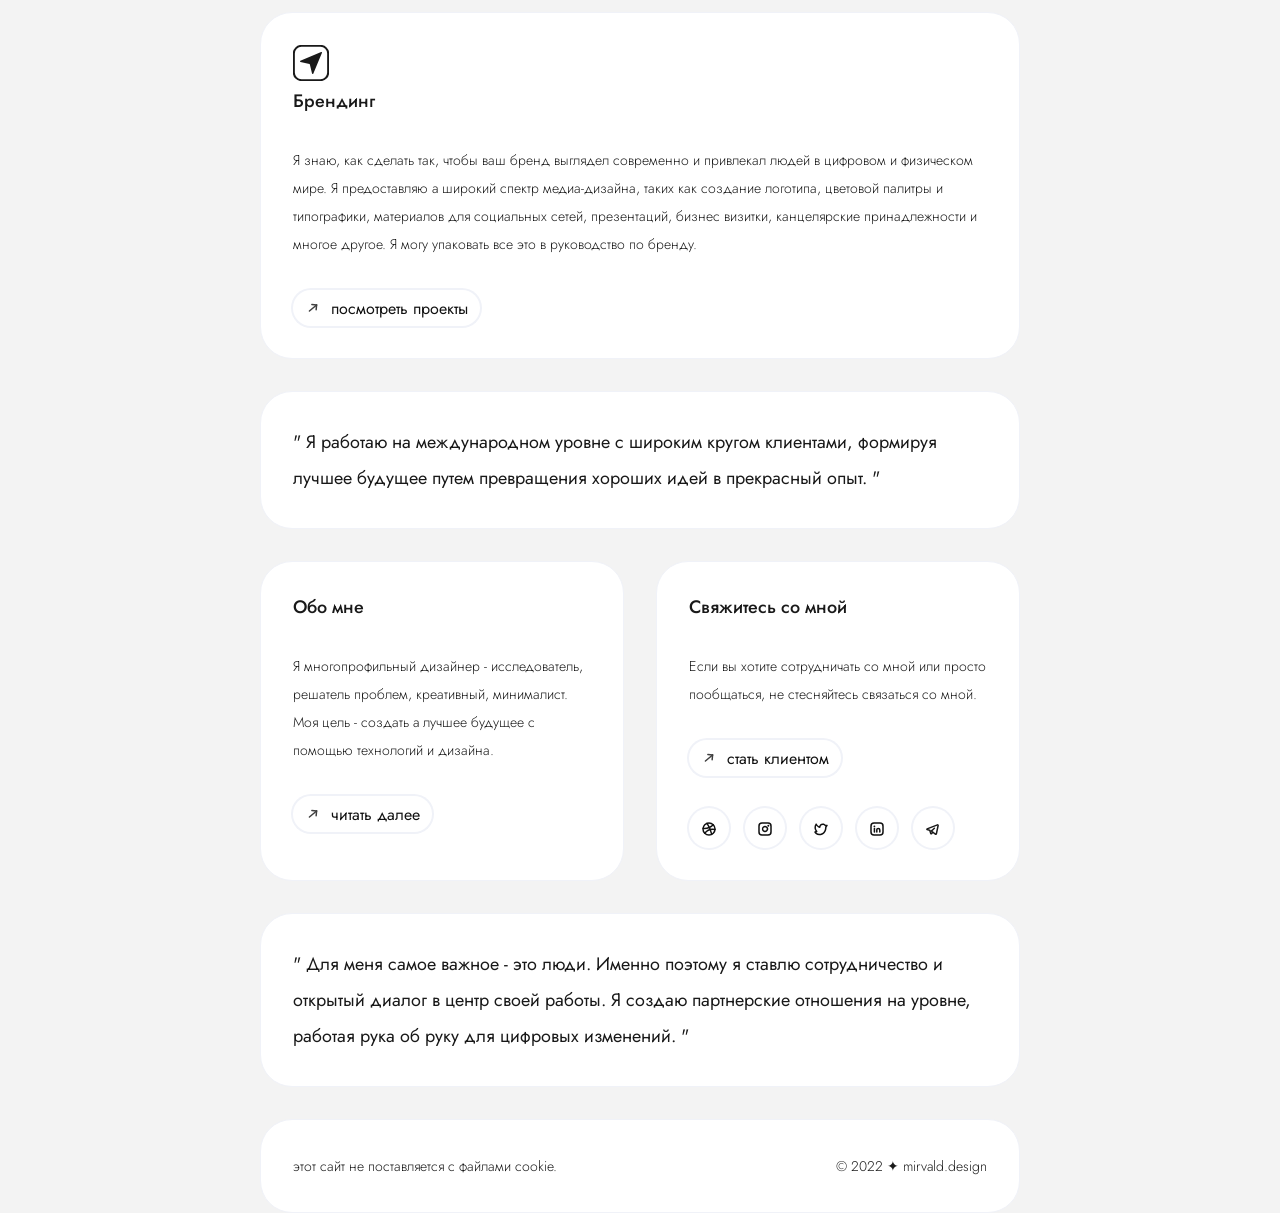
==== commit 3d5dc0da: "new commit" ====
--- a/index.html
+++ b/index.html
@@ -168,8 +168,8 @@
 
 
 			<div class='title-services'>
-				<p>Я работаю на международном уровне с широким кругом
-					клиентами, формируя лучшее будущее путем превращения хороших идей в прекрасный опыт. —</p>
+				<span>" Я работаю на международном уровне с широким кругом
+					клиентами, формируя лучшее будущее путем превращения хороших идей в прекрасный опыт. "</span>
 			</div>
 
 
@@ -224,12 +224,12 @@
 			</div>
 			<!-- mail -->
 			<div class='title-services'>
-				<p>Для меня самое важное - это люди.
+				<span>" Для меня самое важное - это люди.
 					Именно поэтому я ставлю сотрудничество и открытый диалог в центр своей работы. Я создаю партнерские отношения
 					на
 					уровне,
 					работая
-					рука об руку для цифровых изменений.</p>
+					рука об руку для цифровых изменений. "</span>
 			</div>
 			<div class="footer-container">
 				<p>этот сайт не поставляется с файлами cookie.</p>
--- a/style/style.css
+++ b/style/style.css
@@ -113,6 +113,16 @@
 		background-image: url(/img/image.png);
 	}
 
+	.title-services {
+		background-color: #fff;
+		padding: 32px;
+		font-size: 18px;
+		font-weight: 400;
+		line-height: 36px;
+		border: 1px solid rgb(240 242 248);
+		border-radius: 32px;
+	}
+
 	.services-grid {
 		display: flex;
 		flex-direction: column;
@@ -348,7 +358,6 @@
 		font-weight: 400;
 	}
 
-	.main {}
 
 	.nav {
 		display: flex;
@@ -381,7 +390,7 @@
 		display: flex;
 		flex-direction: column;
 		gap: 16px;
-		padding: 16px;
+		padding: 32px 16px;
 		background-color: #fff;
 		border: 1px solid #1919191A;
 	}
@@ -396,6 +405,15 @@
 		background-color: #fff;
 		padding: 16px;
 		border: 1px solid rgb(240 242 248);
+	}
+
+	.services {
+		background-color: #191919;
+		color: #fff;
+		width: 100%;
+		padding: 16px;
+		border: 1px solid rgb(240 242 248);
+		background-image: url(/img/image.png);
 	}
 
 	.block-wrapper {
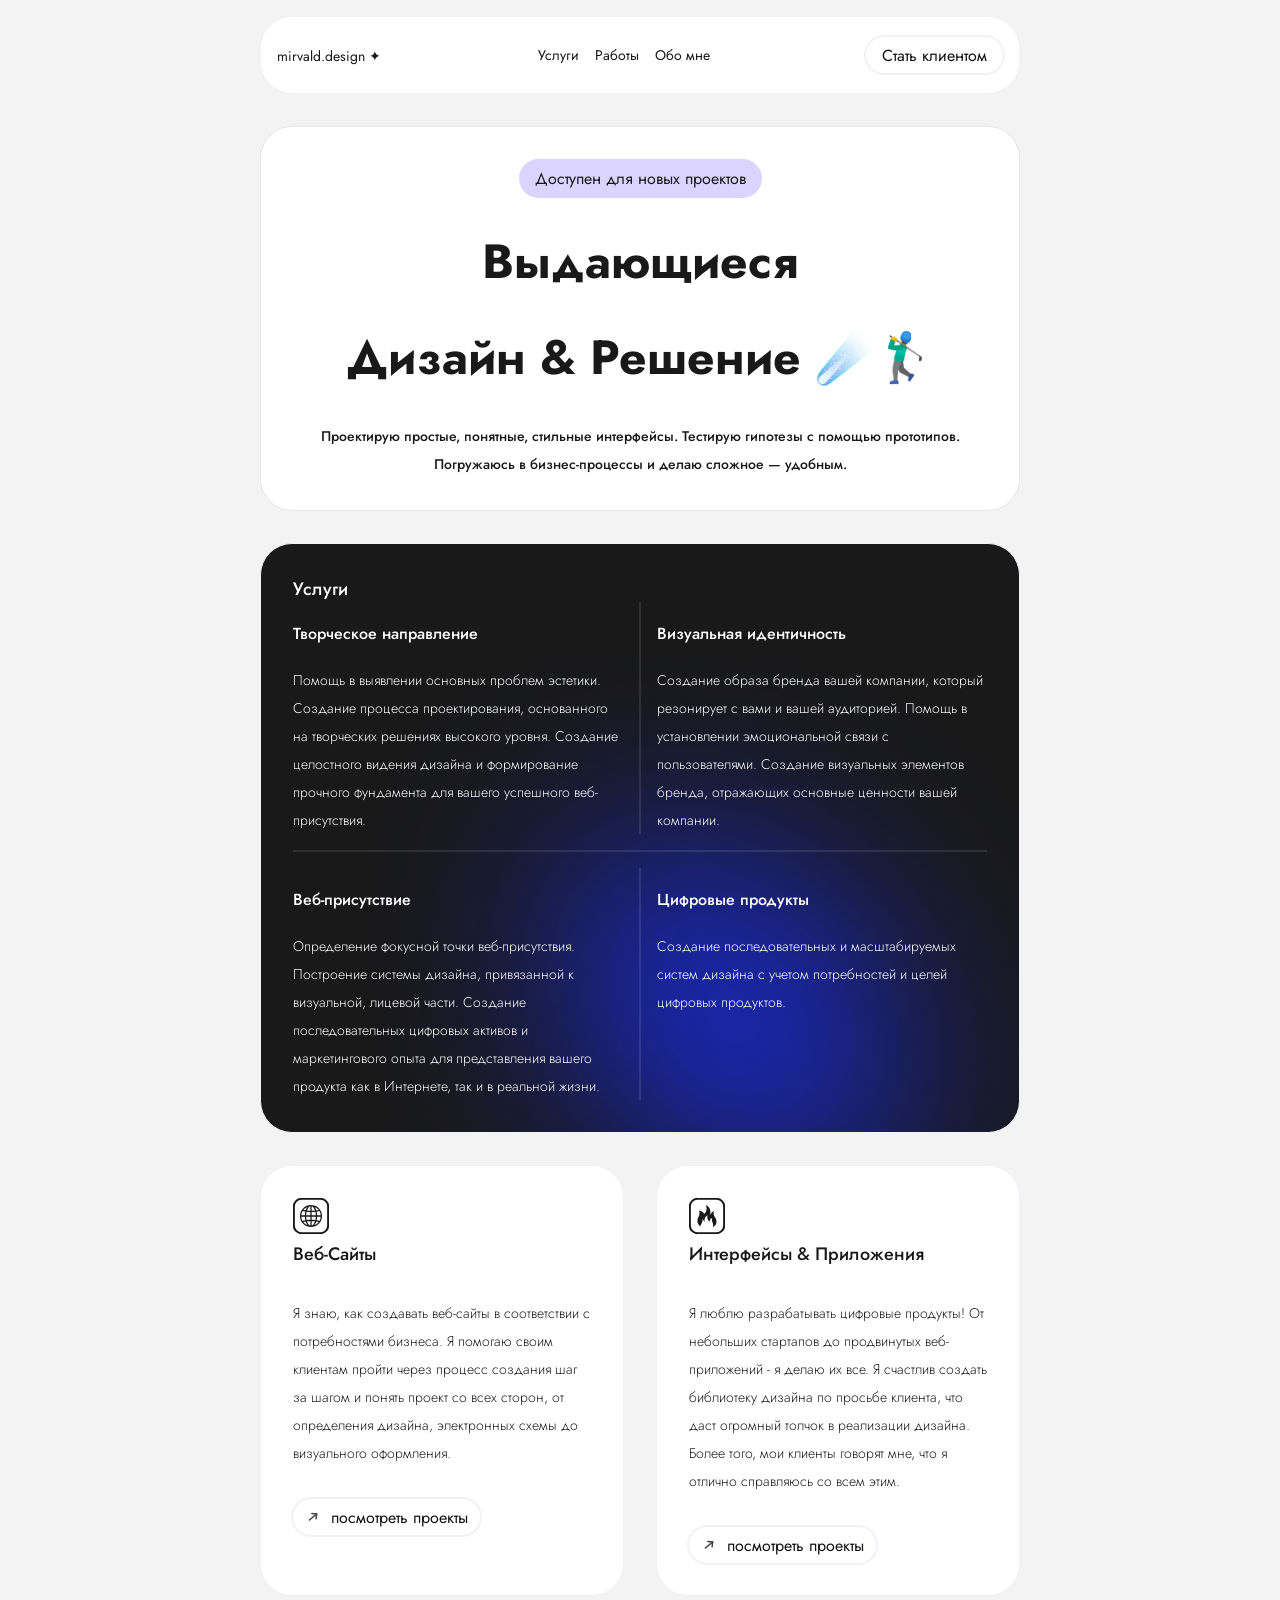
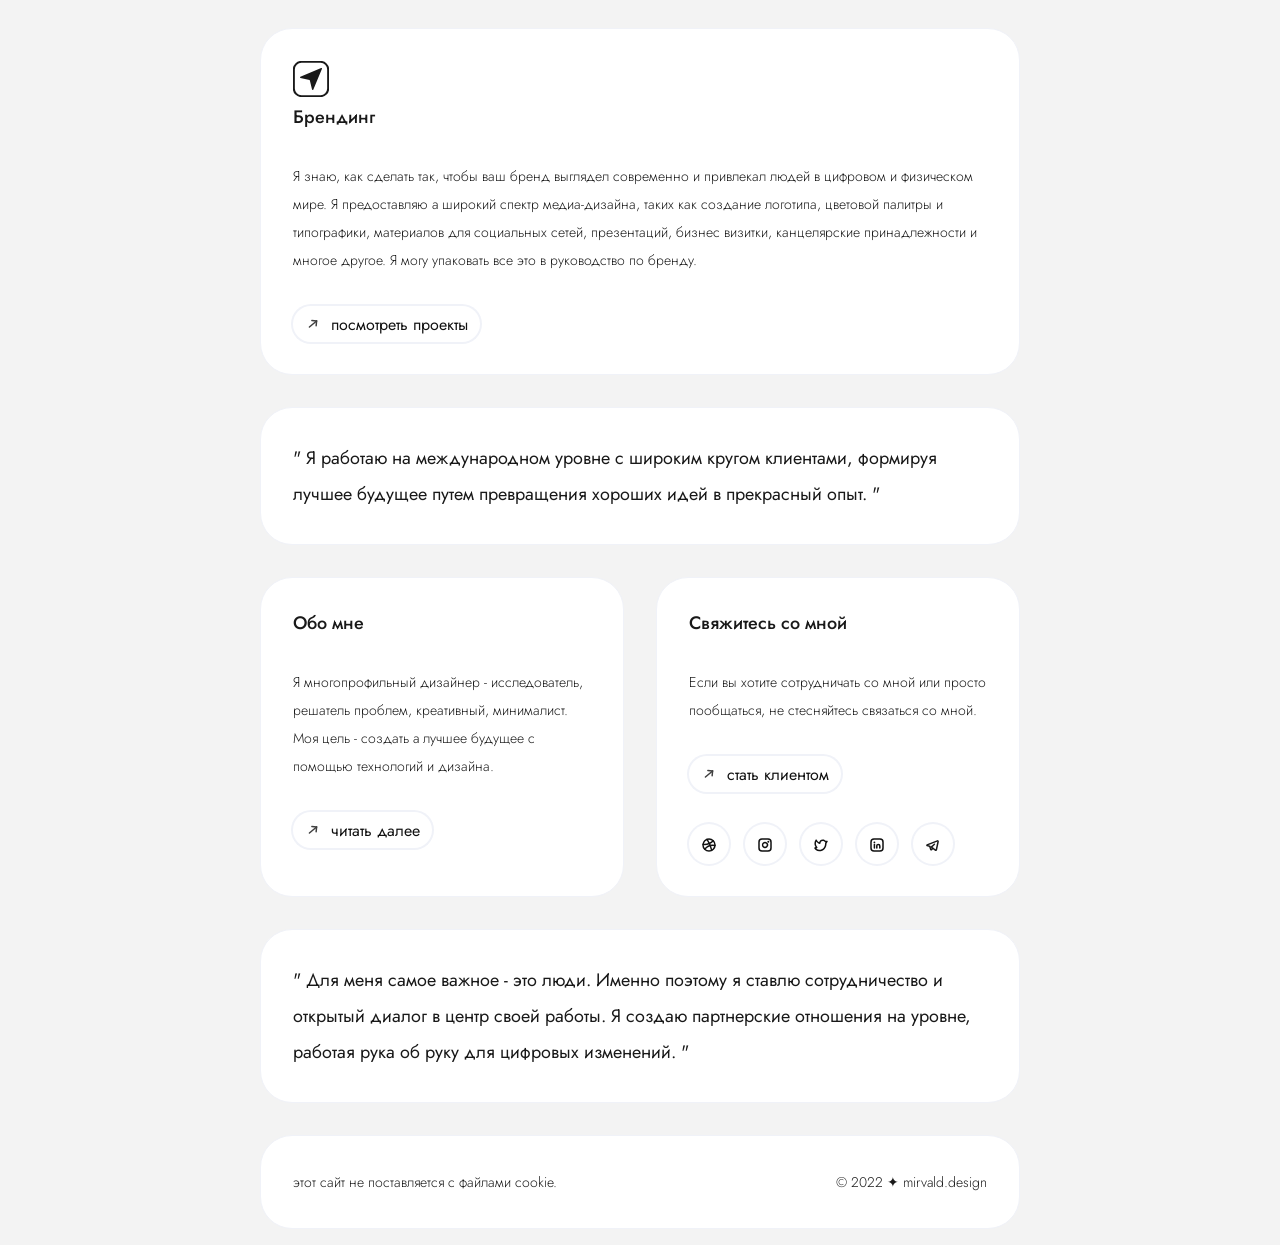
==== commit 65f62a8e: "new" ====
--- a/index.html
+++ b/index.html
@@ -21,6 +21,7 @@
 <body>
 	<div class="main">
 		<div class="flex-container">
+
 			<!-- Navigation -->
 			<div class="nav">
 				<div>
@@ -31,9 +32,12 @@
 					<a class="nav-area-items" href="/">Работы</a>
 					<a class="nav-area-items" href="branding.html">Обо мне</a>
 				</div>
-				<div class="btn-see">
-					<a href="mailto:mirvald.vadim@icloud.com">Стать клиентом</a>
-				</div>
+				<div class='nav-part2'>
+					<div class="btn-see">
+						<a href="mailto:mirvald.vadim@icloud.com">Стать клиентом</a>
+					</div>
+				</div>
+
 			</div>
 			<!-- Navigation -->
 
--- a/style/about.css
+++ b/style/about.css
@@ -1,5 +1,12 @@
 @media screen and (min-width: 1024px) and (max-width: 2560px) {
+	.wrapper-about {
+		display: flex;
+		gap: 32px;
+		flex-direction: column;
+	}
+
 	.about-container {
+		width: 100%;
 		background-color: #fff;
 		border-radius: 32px;
 		padding: 32px;
@@ -11,12 +18,10 @@
 	.wrapper-about {
 		display: flex;
 		flex-direction: column;
-		padding: 16px;
 	}
 
 	.about-container {
 		background-color: #fff;
-		border-radius: 16px;
 		padding: 16px;
 		border: 1px solid rgb(240 242 248);
 	}
--- a/style/style.css
+++ b/style/style.css
@@ -152,6 +152,8 @@
 	}
 
 	.main {
+		margin-top: 16px;
+		margin-bottom: 16px;
 		align-items: center;
 		max-width: 760px;
 		margin-left: auto;
@@ -173,6 +175,12 @@
 		border-radius: 32px;
 		align-items: center;
 		justify-content: space-between;
+	}
+
+	.nav-part2 {
+		display: flex;
+		gap: 16px;
+		align-items: center;
 	}
 
 	.nav div.btn-see {
@@ -412,7 +420,6 @@
 		color: #fff;
 		width: 100%;
 		padding: 16px;
-		border: 1px solid rgb(240 242 248);
 		background-image: url(/img/image.png);
 	}
 
